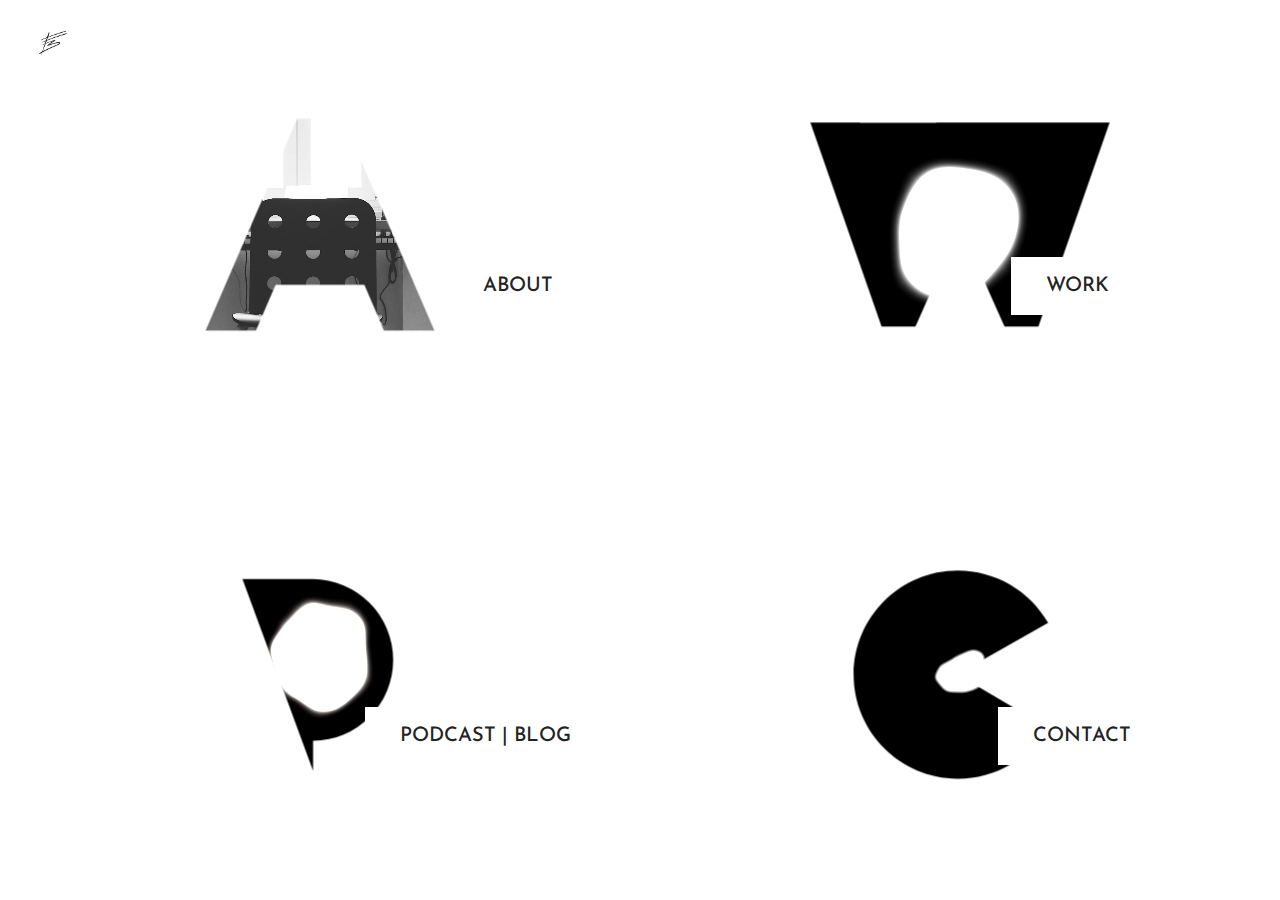
==== index.html @ 00fc2620 "Font Changing" ====
<!DOCTYPE html>
<html lang="en" class="no-js">

<head>
  <meta charset="utf-8">
  <meta http-equiv="X-UA-Compatible" content="IE=edge">
  <meta name="viewport" content="width=device-width, initial-scale=1">
  <meta charset="utf-8">
  <meta http-equiv="X-UA-Compatible" content="IE=edge" />
  <meta name="viewport" content="width=device-width,initial-scale=1.0,maximum-scale=1" />
  <meta name="Francesco Bruno" content="">
  <!-- description -->
  <meta name="description" content="Francesco Bruno is an italian composer and musicologist.">
  <!-- keywords -->
  <meta name="keywords" content="composer, francesco, bruno, italian, contemporary music, music">
  <title>Francesco Bruno</title>
  <link rel="stylesheet" href="static/css/foundation.css">
  <link rel="stylesheet" href="static/css/slick.css">
  <link rel="stylesheet" href="static/css/slick-theme.css">
  <link rel="stylesheet" href="static/css/app.css">
  <link rel="stylesheet" href="static/css/responsive.css">
  <link href="static/css/fontello.css" media="screen" rel="stylesheet" type="text/css" />
  <link href="static/css/font-awesome.css" media="screen" rel="stylesheet" type="text/css" />
  <link href="https://fonts.googleapis.com/css2?family=Josefin+Sans:wght@100;200;300;400;500;600;700&display=swap" rel="stylesheet">
  <link rel="stylesheet" href="static/css/linea-styles.css" />
  <link rel="stylesheet" href="static/css/linea-arrows-styles.css" />
  <link
    href="https://fonts.googleapis.com/css?family=Montserrat:100,100i,200,200i,400,400i,400,400i,500,500i,600,600i,700,700i,800,800i,900,900i"
    rel="stylesheet">
  <link href="https://fonts.googleapis.com/css?family=Lora:400,400i,700,700i" rel="stylesheet">
  <link href="stylesheet" href="css/style.css">
  <link rel="shortcut icon" href="images/Mie/Firma.png">
  <link rel="stylesheet" href="css/time-line.css">

  <!-- bootstrap -->
  <link rel="stylesheet" href="css/bootstrap.min.css" />
  <!-- swiper carousel -->
  <link rel="stylesheet" href="css/swiper.min.css">
  <!-- justified gallery  -->
  <link rel="stylesheet" href="css/justified-gallery.min.css">
  <!-- revolution slider -->
  <link rel="stylesheet" type="text/css" href="revolution/css/settings.css" media="screen" />
  <link rel="stylesheet" type="text/css" href="revolution/css/layers.css">
  <link rel="stylesheet" type="text/css" href="revolution/css/navigation.css">
  <!-- bootsnav -->
  <link rel="stylesheet" href="css/bootsnav.css">
  <!-- style -->
  <link rel="stylesheet" href="css/style.css" />
  <!-- responsive css -->
  <link rel="stylesheet" href="css/responsive.css" />
  <link href="static/css/font-awesome.css" media="screen" rel="stylesheet" type="text/css" />
</head>

<body>
  <div class="container-fluid nav-header-container height-100px padding-one-half-lr xs-height-70px xs-padding-15px-lr">
    <div class="row">
      <!-- start logo -->
      <div class="col-md-1 col-sm-1 col-xs-2 pull-left"><a href="index.html" class="logo"><img
            src="images/Mie/Firma nera.png" data-rjs="images/Mie/Firma nera.png" alt="Francesco Bruno"></a>
      </div>
    </div>
  </div>
  <div id="about" class="box">
    <div class="header">
      <nav>
        <h2>
          <a href="#" onclick="">
            <video loop autoplay muted playsinline class="nav-video" preload>
              <source src=' Video/About.mp4' type='video/mp4'>
            </video>
            <svg width="600" height="338" viewBox="0 0 600 338" class="svg-graphic" id="svg-graphic-about">
              <defs>
                <mask id="about-mask" x="0" y="0" width="600" height="338">
                  <rect x="0" y="0" width="600" height="338" fill="#fff" />
                  <polygon
                    points="330.2,28.7 269.8,28.7 149,308.3 215.4,308.3 241.4,247.9 358.6,247.9 384.6,308.3 451,308.3  " />
                </mask>
              </defs>
              <!-- rect should be bigger than 337.5, vector shape should be smaller than 337.5 -->
              <!-- the 337.5 is calcutated by 600 / 16 * 9 -->
              <rect x="0" y="0" width="600" height="338" />
            </svg>
            <span>
              <h6
                class="font-weight-500 text-extra-large alt-font text-extra-dark-gray bg-white parallax-title no-margin-bottom">
                About</h6>
            </span>
          </a>
        </h2>
      </nav>
      <div class="header-title invisible">
        <div class="row">
          <div
            class="large-8 columns font-weight-400 text-extra-large alt-font text-extra-dark-gray bg-white parallax-title no-margin-bottom">
            <h2>ABOUT</h2>
            <p>Who am I? Where am I going? What am I doing?</p>
          </div>
        </div>
      </div>
    </div>
    <div class="full white">
      <div class="large-12 columns">
        <h2
          class="font-weight-400 text-uppercase text-extra-dark-gray alt-font parallax-title bg-white no-margin-bottom">
          Hi! I am Francesco Bruno</h2>
        <div>
          <p class="font-weight-400 text-extra-large alt-font text-extra-dark-gray parallax-title">
            I don't know very much about myself, but here you can find things I've already done and things I plan to do
            in the future.</p>
        </div>
        <ul class="social-icons-right">
          <li><a href="https://www.instagram.com/_francesco__bruno_/?hl=it" target="_blank"><img
                src='images/Mie/Icone/instagram.png' /></a></li>
          <li><a href="https://www.youtube.com/channel/UCaBrGEK4MiWaVtgjsrpOHFg?sub_confirmation=1" target="_blank"><img
                src='images/Mie/Icone/You.png' /></a></li>
          <li><a href="https://soundcloud.com/francesco_bruno" target="_blank"><img
                src="images/Mie/Icone/Sound.png" /></a></li>
          <li><a href="https://www.linkedin.com/in/francesco-bruno-18866a12b/" target="_blank"><img
                src="images/Mie/Icone/Link.png" /></a></li>
        </ul>
        <div class='form'>
        </div>
      </div>
    </div>
    <div class="container">
      <div class="timeline-item" date-is='2020 [current]'>
        <h1>10 modern Themes</h1>
        <p>
          for Electronics and Acustic Instruments <br>
          published on the Internet
        </p>
      </div>

      <div class="timeline-item" date-is='2020 [current]'>
        <h1>Social Media Manager</h1>
        <p>
          Quartetto di Cremona
        </p>
      </div>

      <div class="timeline-item" date-is='[2018] 2020'>
        <h1>Master's degree, Musicology</h1>
        <p>
          University of Pavia
        </p>
      </div>

      <div class="timeline-item" date-is='[2015] 2018'>
        <h1>Bachelor's degree, Music and performative arts</h1>
        <p>
          University of Trento <br>
          Thesis: "György Kurtág e il quartetto d'archi: strategie di gestione delle altezze nello spazio sonoro (György
          Kurtág and the strings quartet: pitches's management stragegies in the sonic filed)"<br>
          Relatore: associated professor Marco Uvietta <br>
          110 e lode
        </p>
      </div>

      <div class="timeline-item" date-is='2018'>
        <h1>Preghiera per un'anima salva</h1>
        <p>
          for ensemble, tenor and narrator <br>
          Premiered in Trient, Teatro Sanbàpolis, 18.IV
        </p>
      </div>

      <div class="timeline-item" date-is='2018'>
        <h1>Il bacio del sole</h1>
        <p>
          for ensemble and narrator <br>
          Premiered in Trient, Teatro Sanbàpolis, 18.IV
        </p>
      </div>

      <div class="timeline-item" date-is='2017'>
        <h1>Seriously Funny Micro Pieces</h1>
        <p>
          for flute, guitar and cello<br>
          Premiered in Trient, Teatro Sanbàpolis, 26.V
        </p>
      </div>
    </div>
  </div>
  <div id="works" class="box">
    <div class="header">
      <nav>
        <h2>
          <a href="#">
            <video loop autoplay muted playsinline class="nav-video">
              <source src='Video/Work.mp4' type='video/mp4'>
            </video>
            <svg width="600" height="338" viewBox="0 0 600 338" class="svg-graphic" id="svg-graphic-works">
              <defs>
                <mask id="works-mask" x="0" y="0" width="600" height="338">
                  <rect x="0" y="0" width="600" height="338" fill="#fff" />
                  <polygon points="440.9,33.8 432.4,33.8 331.4,33.8 329.1,33.8 268.6,33.8 268.5,34.1 167.7,34.1 167.6,33.8 
          102.5,33.8 196.5,303.2 241.2,303.2 299.8,170.9 358.8,303.2 403.5,303.2 497.5,33.8   "></polygon>
                </mask>
              </defs>
              <!-- rect should be bigger than 337.5, vector shape should be smaller than 337.5 -->
              <!-- the 337.5 is calcutated by 600 / 16 * 9 -->
              <rect x="0" y="0" width="600" height="338" />
            </svg>
            <span>
              <h6
                class="font-weight-500 text-extra-large alt-font text-extra-dark-gray bg-white parallax-title no-margin-bottom">
                Work</h6>
            </span>
          </a>
        </h2>
      </nav>
      <div class="header-title invisible">
        <div class="row">
          <div
            class="large-12 columns font-weight-400 text-extra-large alt-font text-extra-dark-gray bg-white parallax-title no-margin-bottom">
            <h2>WORK</h2>
            <p>Here you can find myself.</p>
          </div>
        </div>
      </div>
    </div>
    <!-- start portfolio section -->
    <section class="padding-90px-top sm-padding-50px-top xs-padding-30px-top">
      <div class="container">
        <div class="col-md-12">
          <!-- start filter navigation -->
          <ul
            class="portfolio-filter nav-tabs border-none portfolio-filter-tab-1 font-weight-400 alt-font text-uppercase text-center margin-80px-bottom text-small sm-margin-40px-bottom xs-margin-20px-bottom">
            <li class="nav active"><a href="javascript:void(0);" data-filter="*"
                class="xs-display-inline alt-font text-very-small">all</a></li>
            <li class="nav"><a href="javascript:void(0);" data-filter=".corale"
                class="xs-display-inline alt-font text-very-small">choral</a></li>
            <li class="nav"><a href="javascript:void(0);" data-filter=".orchestrale"
                class="xs-display-inline alt-font text-very-small">orchestral</a></li>
            <li class="nav"><a href="javascript:void(0);" data-filter=".teatro"
                class="xs-display-inline alt-font text-very-small">musical theatre</a>
            <li class="nav"><a href="javascript:void(0);" data-filter=".camera"
                class="xs-display-inline alt-font text-very-small">chamber music</a></li>
            <li class="nav"><a href="javascript:void(0);" data-filter=".film"
                class="xs-display-inline alt-font text-very-small">soundtrack</a>
            <li class="nav"><a href="javascript:void(0);" data-filter=".multi"
                class="xs-display-inline alt-font text-very-small">multimedial</a>
            </li>
          </ul>
          <!-- end filter navigation -->
        </div>
      </div>
      <!-- start filter content -->
      <div class="container-fluid">
        <div class="">
          <div class="no-padding xs-background-image-center cover-background">
            <div class="filter-content">
              <ul class="portfolio-grid portfolio-metro-grid work-3col">
                <li class="grid-sizer"></li>
                <!-- start portfolio item -->
                <li class="grid-item multi design no-transition">
                  <section class="no-padding xs-background-image-center cover-background gray-image"
                    style="background-image:url('images/Mie/Composizioni/Ten/2.jpg');">
                    <div
                      class="container-fluid one-second-screen position-relative md-height-400px sm-height-700px xs-height-450px">
                      <div class="slider-typography">
                        <div class="slider-text-middle-main">
                          <div class="slider-text-bottom text-left padding-70px-left xs-padding-15px-all">
                            <span
                              class="alt-font text-uppercase font-weight-600 text-extra-small  text-white letter-spacing-1 margin-25px-bottom xs-no-margin-bottom display-block xs-display-table sm-opacity10 parallax-category-text">2019</span>
                            <a href="10 modern themes.html"
                              class="text-uppercase font-weight-400 text-extra-large alt-font text-black bg-white parallax-title no-margin-bottom">10
                              Modern Themes
                            </a>
                            <div class="clear-both"></div>
                            <a class="btn btn-black btn-very-small margin-70px-bottom xs-no-margin-bottom">
                              Electronics and Acustic Instruments</a>
                          </div>
                        </div>
                      </div>
                    </div>
                  </section>
                </li>
                <!-- end portfolio item -->
                <!-- start portfolio item -->
                <li class="grid-item corale design no-transition">
                  <section class="no-padding xs-background-image-center cover-background gray-image"
                    style="background-image:url('images/Mie/Composizioni/Beato/1.jpg');">
                    <div
                      class="container-fluid one-second-screen position-relative md-height-400px sm-height-700px xs-height-450px">
                      <div class="slider-typography">
                        <div class="slider-text-middle-main">
                          <div class="slider-text-bottom text-left padding-70px-left xs-padding-15px-all">
                            <span
                              class="alt-font text-uppercase font-weight-600 text-extra-small opacity6 text-extra-dark-gray letter-spacing-1 margin-25px-bottom xs-no-margin-bottom display-block xs-display-table sm-opacity10 parallax-category-text">2019</span>
                            <a href="Beato il Giovane.html"
                              class="text-uppercase font-weight-400 text-extra-large alt-font text-white text-white bg-black parallax-title no-margin-bottom">Beato
                              il Giovane
                            </a>
                            <div class="clear-both"></div>
                            <a class="btn btn-black btn-very-small margin-70px-bottom xs-no-margin-bottom">
                              Choir with divisi</a>
                          </div>
                        </div>
                      </div>
                    </div>
                  </section>
                </li>
                <!-- end portfolio item -->
                <!-- start portfolio item -->
                <li class="grid-item film design no-transition">
                  <section class="no-padding  xs-background-image-center cover-background gray-image"
                    style="background-image:url('images/Mie/Composizioni/Alleyway/1.jpg');">
                    <div
                      class="container-fluid one-second-screen position-relative md-height-400px sm-height-700px xs-height-450px">
                      <div class="slider-typography">
                        <div class="slider-text-middle-main">
                          <div class="slider-text-bottom text-left padding-70px-left xs-padding-15px-all">
                            <span
                              class="alt-font text-uppercase font-weight-600 text-extra-small opacity6 text-extra-dark-gray letter-spacing-1 margin-25px-bottom xs-no-margin-bottom display-block xs-display-table sm-opacity10 parallax-category-text">2019</span>
                            <a href="Alleyway chords.html"
                              class="text-uppercase font-weight-400 text-extra-large alt-font text-extra-dark-gray bg-white parallax-title no-margin-bottom">Alleyway
                              Chords</a>
                            <div class="clear-both"></div>
                            <a class="btn btn-black btn-very-small margin-70px-bottom xs-no-margin-bottom">Soundtrack
                            </a>
                          </div>
                        </div>
                      </div>
                    </div>
                  </section>
                </li>
                <!-- end portfolio item -->
                <!-- start portfolio item -->
                <li class="grid-item orchestrale no-transition">
                  <section class="no-padding  xs-background-image-center cover-background gray-image"
                    style="background-image:url('images/Mie/Composizioni/Death/1.jpg');">
                    <div
                      class="container-fluid one-second-screen position-relative md-height-400px sm-height-700px xs-height-450px">
                      <div class="slider-typography">
                        <div class="slider-text-middle-main">
                          <div class="slider-text-bottom text-left padding-70px-left xs-padding-15px-all">
                            <span
                              class="alt-font text-uppercase font-weight-600 text-extra-small opacity6 text-white letter-spacing-1 margin-25px-bottom xs-no-margin-bottom display-block xs-display-table sm-opacity10 parallax-category-text">2018</span>
                            <a href="The Death of the little prince.html"
                              class="text-uppercase font-weight-400 text-extra-large alt-font text-extra-dark-gray bg-white parallax-title no-margin-bottom">The
                              death of the little prince</a>
                            <div class="clear-both"></div>
                            <a class="btn btn-black btn-very-small margin-70px-bottom xs-no-margin-bottom">Big orchestra
                            </a>
                          </div>
                        </div>
                      </div>
                    </div>
                  </section>
                </li>
                <!-- end portfolio item -->
                <!-- start portfolio-item item -->
                <li class="grid-item orchestrale no-transition">
                  <section class="no-padding  xs-background-image-center cover-background gray-image"
                    style="background-image:url('images/Mie/Composizioni/Again/1.jpg');">
                    <div
                      class="container-fluid one-second-screen position-relative md-height-400px sm-height-700px xs-height-450px">
                      <div class="slider-typography">
                        <div class="slider-text-middle-main">
                          <div class="slider-text-bottom text-left padding-70px-left xs-padding-15px-all">
                            <span
                              class="alt-font text-uppercase font-weight-600 text-extra-small opacity6 text-extra-dark-gray letter-spacing-1 margin-25px-bottom xs-no-margin-bottom display-block xs-display-table sm-opacity10 parallax-category-text">2018</span>
                            <a href="Again.html"
                              class="text-uppercase font-weight-400 text-extra-large alt-font text-extra-dark-gray bg-white parallax-title no-margin-bottom">Again
                              | Theatre of war</a>
                            <div class="clear-both"></div>
                            <a href="Again.html"
                              class="btn btn-black btn-very-small margin-70px-bottom xs-no-margin-bottom">wind orchestra
                            </a>
                          </div>
                        </div>
                      </div>
                    </div>
                  </section>
                </li>
                <!-- end portfolio item -->
                <!-- start portfolio item -->
                <li class="grid-item camera no-transition">
                  <section class="no-padding  xs-background-image-center cover-background gray-image"
                    style="background-image:url('images/Mie/Composizioni/Im afraid/1.jpg');">
                    <div
                      class="container-fluid one-second-screen position-relative md-height-400px sm-height-700px xs-height-450px">
                      <div class="slider-typography">
                        <div class="slider-text-middle-main">
                          <div class="slider-text-bottom text-left padding-70px-left xs-padding-15px-all">
                            <span
                              class="alt-font text-uppercase font-weight-600 text-extra-small opacity6 text-extra-dark-gray letter-spacing-1 margin-25px-bottom xs-no-margin-bottom display-block xs-display-table sm-opacity10 parallax-category-text">2018</span>
                            <a href="I'm afraid of what's behind it.html"
                              class="text-uppercase font-weight-400 text-extra-large alt-font text-extra-dark-gray bg-white parallax-title no-margin-bottom">I'm
                              afraid of what's behind it</a>
                            <div class="clear-both"></div>
                            <a class="btn btn-black btn-very-small margin-70px-bottom xs-no-margin-bottom">Ensemble</a>
                          </div>
                        </div>
                      </div>
                    </div>
                  </section>
                </li>
                <!-- end portfolio item -->
                <!-- start portfolio item -->
                <li class="grid-item corale no-transition">
                  <section class="no-padding  xs-background-image-center cover-background gray-image"
                    style="background-image:url('images/Mie/Composizioni/Sacred/1.png');">
                    <div
                      class="container-fluid one-second-screen position-relative md-height-400px sm-height-700px xs-height-450px">
                      <div class="slider-typography">
                        <div class="slider-text-middle-main">
                          <div class="slider-text-bottom text-left padding-70px-left xs-padding-15px-all">
                            <span
                              class="alt-font text-uppercase font-weight-600 text-extra-small opacity6 text-extra-dark-gray letter-spacing-1 margin-25px-bottom xs-no-margin-bottom display-block xs-display-table sm-opacity10 parallax-category-text">2018</span>
                            <a href="A Sacred Portrait.html"
                              class="text-uppercase font-weight-400 text-extra-large alt-font text-extra-dark-gray bg-white parallax-title no-margin-bottom">A
                              Sacred Portrait</a>
                            <div class="clear-both"></div>
                            <a class="btn btn-black btn-very-small margin-70px-bottom xs-no-margin-bottom">vocal
                              ensemble
                            </a>
                          </div>
                        </div>
                      </div>
                    </div>
                  </section>
                </li>
                <!-- end portfolio item -->
                <!-- start portfolio item -->
                <li class="grid-item teatro no-transition">
                  <section class="no-padding  xs-background-image-center cover-background gray-image"
                    style="background-image:url('images/Mie/Composizioni/Anima/1.jpg');">
                    <div
                      class="container-fluid one-second-screen position-relative md-height-400px sm-height-700px xs-height-450px">
                      <div class="slider-typography">
                        <div class="slider-text-middle-main">
                          <div class="slider-text-bottom text-left padding-70px-left xs-padding-15px-all">
                            <span
                              class="alt-font text-uppercase font-weight-600 text-extra-small opacity6 text-extra-dark-gray letter-spacing-1 margin-25px-bottom xs-no-margin-bottom display-block xs-display-table sm-opacity10 parallax-category-text">2018</span>
                            <a href="Preghiera per un anima salva.html"
                              class="text-uppercase font-weight-400 text-extra-large alt-font text-extra-dark-gray bg-white parallax-title no-margin-bottom">Preghiera
                              per un anima salva</a>
                            <div class="clear-both"></div>
                            <a class="btn btn-black btn-very-small margin-70px-bottom xs-no-margin-bottom">mixed
                              Ensemble
                            </a>
                          </div>
                        </div>
                      </div>
                    </div>
                  </section>
                </li>
                <!-- end portfolio item -->
                <!-- start portfolio item -->
                <li class="grid-item teatro no-transition">
                  <section class="no-padding  xs-background-image-center cover-background gray-image"
                    style="background-image:url('images/Mie/Composizioni/Sole/1.png');">
                    <div
                      class="container-fluid one-second-screen position-relative md-height-400px sm-height-700px xs-height-450px">
                      <div class="slider-typography">
                        <div class="slider-text-middle-main">
                          <div class="slider-text-bottom text-left padding-70px-left xs-padding-15px-all">
                            <span
                              class="alt-font text-uppercase font-weight-600 text-extra-small opacity6 text-extra-dark-gray letter-spacing-1 margin-25px-bottom xs-no-margin-bottom display-block xs-display-table sm-opacity10 parallax-category-text">2018</span>
                            <a href="Il bacio del sole.html"
                              class="text-uppercase font-weight-400 text-extra-large alt-font text-extra-dark-gray bg-white parallax-title no-margin-bottom">Il
                              bacio del sole</a>
                            <div class="clear-both"></div>
                            <a class="btn btn-black btn-very-small margin-70px-bottom xs-no-margin-bottom">mixed
                              Ensemble
                            </a>
                          </div>
                        </div>
                      </div>
                    </div>
                  </section>
                </li>
                <!-- end portfolio item -->
                <!-- start portfolio item -->
                <li class="grid-item camera no-transition">
                  <section class="no-padding  xs-background-image-center cover-background gray-image"
                    style="background-image:url('images/Mie/Composizioni/Seriously/1.png');">
                    <div
                      class="container-fluid one-second-screen position-relative md-height-400px sm-height-700px xs-height-450px">
                      <div class="slider-typography">
                        <div class="slider-text-middle-main">
                          <div class="slider-text-bottom text-left padding-70px-left xs-padding-15px-all">
                            <span
                              class="alt-font text-uppercase font-weight-600 text-extra-small opacity6 text-extra-dark-gray letter-spacing-1 margin-25px-bottom xs-no-margin-bottom display-block xs-display-table sm-opacity10 parallax-category-text">2017</span>
                            <a href="Seriously funny micro-pieces.html"
                              class="text-uppercase font-weight-400 text-extra-large alt-font text-extra-dark-gray bg-white parallax-title no-margin-bottom">Seriously
                              funny micro-pieces</a>
                            <div class="clear-both"></div>
                            <a class="btn btn-black btn-very-small margin-70px-bottom xs-no-margin-bottom">Trio</a>
                          </div>
                        </div>
                      </div>
                    </div>
                  </section>
                </li>
                <!-- end portfolio item -->
            </div>
          </div>
        </div>
      </div>
      <!-- end filter content -->
    </section>
    <!-- end portfolio section -->

  </div>
  </div>
  <div id="blog" class="box">
    <div class="header">
      <nav>
        <h2>
          <a href="#">
            <video loop autoplay muted playsinline class="nav-video">
              <source src='Video/Blog.mp4' type='video/mp4'>
            </video>

            <svg width="600" height="338" viewBox="0 0 600 338" class="svg-graphic" id="svg-graphic-blog">
              <defs>
                <mask id="blog-mask" x="0" y="0" width="600" height="338">
                  <rect x="0" y="0" width="600" height="338" fill="#fff" />
                  <path d="M197.65,42.43l93.23,253V255.92a106.75,106.75,0,0,0,0-213.49Z" />
                </mask>
              </defs>
              <!-- rect should be bigger than 337.5, vector shape should be smaller than 337.5 -->
              <!-- the 337.5 is calcutated by 600 / 16 * 9 -->
              <rect x="0" y="0" width="600" height="338" />
            </svg>

            <span>
              <h6
                class="font-weight-500 text-extra-large alt-font text-extra-dark-gray bg-white parallax-title no-margin-bottom">
                Podcast | Blog</h6>
            </span>
          </a>
        </h2>
      </nav>
      <div class="header-title invisible">
        <div class="row">
          <div
            class="large-8 columns font-weight-400 text-extra-large alt-font text-extra-dark-gray bg-white parallax-title no-margin-bottom">
            <h2>Podcast<br>blog</h2>
            <p>Here we talk about music, filosofy of music and other stuff.</p>
          </div>
        </div>
      </div>
    </div>
    <div class="spacing">
      <!-- start portfolio section -->
      <section class="padding-90px-top sm-padding-50px-top xs-padding-30px-top">
        <div class="container">
          <div class="col-md-12">
          </div>
          <!-- start filter navigation -->
          <ul
            class="portfolio-filter nav nav-tabs border-none portfolio-filter-tab-1 font-weight-400 alt-font text-uppercase text-center margin-80px-bottom text-small sm-margin-40px-bottom xs-margin-20px-bottom">
            <li class="nav active"><a href="javascript:void(0);" data-filter="*"
                class="xs-display-inline alt-font text-very-small">all</a></li>
            <li class="nav"><a href="javascript:void(0);" data-filter=".podcast"
                class="xs-display-inline alt-font text-very-small">Podcast</a></li>
            <li class="nav"><a href="javascript:void(0);" data-filter=".blog"
                class="xs-display-inline alt-font text-very-small">Blog</a></li>
          </ul>
          <!-- end filter navigation -->
          <div class="container-fluid">
            <div class="">
              <div class="">
                <div class="filter-content overflow-hidden">
                  <ul class="portfolio-grid portfolio-metro-grid work-1col">
                    <li class="grid-sizer"></li>
                    <!-- start article section -->
                    <li class="grid-item blog">
                      <section class="">
                        <div class="container">
                          <div class="">
                            <a href="Sul contemporaneo.html"
                              class="col-md-4 col-sm-9 col-xs-9 display-table sm-height-auto sm-height-left sm-margin-auto xs-margin-30px-bottom">
                              <div class="display-table-cell sm-text-center">
                                <h3
                                  class="alt-font font-weight-400 parallax-title-2 width-200 letter-spacing-minus-3 sm-width-100 sm-text-left">
                                </h3>
                                <h6
                                  class="alt-font text-light-grey font-weight-200 width-75 display-block no-margin-bottom md-width-90 sm-width-100 xs-width-100"
                                  href=></h6>
                              </div>
                            </a>
                          </div>
                        </div>
                      </section>
                    </li>
                    <!-- end article section -->
                    <h2
                      class="font-weight-400 text-uppercase text-extra-dark-gray alt-font parallax-title bg-white no-margin-bottom">
                      Hey! Apparently it is still too early for this.</h2>

                </div>
              </div>
            </div>
          </div>
          <!-- end filter content -->
        </div>
    </div>
  </div>
  <div id="contact" class="box">
    <div class="header">
      <nav>
        <h2>
          <a href="#">
            <video loop autoplay muted playsinline class="nav-video">
              <source src='Video/Contact.mp4' type='video/mp4'>
            </video>
            <svg width="600" height="338" viewBox="0 0 600 338" class="svg-graphic" id="svg-graphic-contact">
              <defs>
                <mask id="contact-mask" x="0" y="0" width="600" height="338">
                  <rect x="0" y="0" width="600" height="338" fill="#fff" />
                  <path d="M297.1,306c-75.8,0-137.5-61.7-137.5-137.5S221.3,31,297.1,31c49.2,0,94.9,26.5,119.3,69.2l-120,67.9l119.1,70.2
          c-11.9,20.2-28.9,37.1-49.1,48.9C345.6,299.5,321.5,306,297.1,306z" />
                </mask>
              </defs>
              <!-- rect should be bigger than 337.5, vector shape should be smaller than 337.5 -->
              <!-- the 337.5 is calcutated by 600 / 16 * 9 -->
              <rect x="0" y="0" width="600" height="338" />
            </svg>
            <span>
              <h6
                class="font-weight-500 text-extra-large alt-font text-extra-dark-gray bg-white parallax-title no-margin-bottom">
                Contact</h6>
            </span>
          </a>
        </h2>
      </nav>
      <div class="header-title invisible">
        <div class="row">
          <div
            class="large-8 columns font-weight-400 text-extra-large alt-font text-extra-dark-gray bg-white parallax-title no-margin-bottom">
            <h2>CONTACT</h2>
            <p>I always want new and challenging ideas and projects.</p>
            <ul class="social-icons-center">
              <li><a href="https://www.instagram.com/_francesco__bruno_/?hl=it" target="_blank"><img
                    src='images/Mie/Icone/instagram.png' /></a></li>
              <li><a href="https://www.youtube.com/channel/UCaBrGEK4MiWaVtgjsrpOHFg?sub_confirmation=1"
                  target="_blank"><img src='images/Mie/Icone/You.png' /></a></li>
              <li><a href="https://soundcloud.com/francesco_bruno" target="_blank"><img
                    src="images/Mie/Icone/Sound.png" /></a>
              </li>
              <li><a href="https://www.linkedin.com/in/francesco-bruno-18866a12b/" target="_blank"><img
                    src="images/Mie/Icone/Link.png" /></a></li>
            </ul>
          </div>
        </div>
      </div>
    </div>
  </div>
  </div>
  </div>
  <nav>
    <a href="#" id='back' class="hide">
      <i class="fa fa-close"></i>
    </a>
  </nav>


  <script src="bower_components/jquery/dist/jquery.js"></script>
  <script src="bower_components/foundation-sites/dist/js/foundation.js"></script>
  <script src="bower_components/countto/jquery.countTo.js"></script>
  <script src="js/jquery.appear.js"></script>
  <script src="js/jquery.validate.js"></script>
  <script src="js/slick.min.js" type="text/javascript"></script>
  <script src="js/app.js"></script>
  <!-- start scroll to top -->
  <a class="scroll-top-arrow" href="javascript:void(0);"><i class="ti-arrow-up"></i></a>
  <!-- javascript libraries -->
  <script type="text/javascript" src="js/jquery.js"></script>
  <script type="text/javascript" src="js/modernizr.js"></script>
  <script type="text/javascript" src="js/bootstrap.min.js"></script>
  <script type="text/javascript" src="js/jquery.easing.1.3.js"></script>
  <script type="text/javascript" src="js/skrollr.min.js"></script>
  <script type="text/javascript" src="js/smooth-scroll.js"></script>
  <script type="text/javascript" src="js/jquery.appear.js"></script>
  <!-- menu navigation -->
  <script type="text/javascript" src="js/bootsnav.js"></script>
  <script type="text/javascript" src="js/jquery.nav.js"></script>
  <!-- animation -->
  <script type="text/javascript" src="js/wow.min.js"></script>
  <!-- swiper carousel -->
  <script type="text/javascript" src="js/swiper.min.js"></script>
  <!-- parallax -->
  <script type="text/javascript" src="js/jquery.stellar.js"></script>
  <!-- magnific popup -->
  <script type="text/javascript" src="js/jquery.magnific-popup.min.js"></script>
  <!-- portfolio with shorting tab -->
  <script type="text/javascript" src="js/isotope.pkgd.min.js"></script>
  <!-- images loaded -->
  <script type="text/javascript" src="js/imagesloaded.pkgd.min.js"></script>
  <!-- fit video  -->
  <script type="text/javascript" src="js/jquery.fitvids.js"></script>
  <!-- justified gallery  -->
  <script type="text/javascript" src="js/justified-gallery.min.js"></script>
  <!-- retina -->
  <script type="text/javascript" src="js/retina.min.js"></script>
  <!-- setting -->
  <script type="text/javascript" src="js/main.js"></script>
  <!-- counter  -->
  <script type="text/javascript" src="js/counter.js"></script>
</body>

</html>
---- static/css/app.css ----
/*-----------------------------------
[Table of Contents]
1. Base
2. Logo
3. Home and nav
4. Content
5. Client
6. Icon-text
7. Members
8. Contact
9. Work
10. Post
11. Form
12. Case study

--------------*/
/* base */
a {
  color: #ff5242; }

a:hover {
  color: #000; }

a.load-more {
  width: 140px;
  height: 140px;
  display: block;
  -moz-border-radius: 70px;
  -webkit-border-radius: 70px;
  border-radius: 70px;
  border: 1px solid #ccc;
  transform: translateX(-50%) scale(0.9);
  transition: all 0.2s cubic-bezier(0.645, 0.045, 0.355, 1);
  text-align: center;
  line-height: 140px;
  position: relative;
  left: 50%;
  background: #333;
  color: #fff; }

a.load-more:hover {
  transform: translateX(-50%) scale(1); }

.spacing {
  height: 20px;
  clear: both; }

.two.spacing {
  height: 40px;
  clear: both; }

.three.spacing {
  height: 60px;
  clear: both; }

.four.spacing {
  height: 80px;
  clear: both; }

h1, h2, h3, h4, h5, h6 {
  font-family: Josefin Sans;
  font-weight: bold;
  letter-spacing: 0px;
  line-height: 1.2em;
  margin-bottom: 40px;
  text-transform: uppercase; }

h2 {
  font-size: 36px; }

h3 {
  font-size: 24px; }

h2.white {
  color: #fff; }

.appraiser {
  font-family: Josefin Sans;
  font-weight: bold;
  margin-bottom: 20px;
  font-size: 13px; }

hr {
  max-width: 100%;
  border-bottom: 1px solid #00e1b6; }

.button {
  text-transform: uppercase;
  position: relative;
  z-index: 1;
  font-family: Josefin Sans, sans-serif;
  letter-spacing: 1px;
  line-height: 1.4rem;
  padding: 10px 30px; }

.button.boxed.white {
  border: 1px solid #fff;
  background: none;
  color: #fff; }

.button.boxed.white:hover {
  color: #333; }

.button.boxed.black {
  border: 1px solid #333;
  background: none;
  color: #333; }

.button.boxed.black:hover {
  color: #fff;
  background: #333; }

.full {
  clear: both;
  padding: 160px 10%;
  background-size: cover;
  background-position: 50% 50%;
  position: relative;
  overflow: auto; }

.full-screen {
  height: 100%; }

.full.black {
  background: #000; }

.full.no-bottom {
  padding-bottom: 0; }

.full.grey {
  background: #eee; }

.full.light-grey {
  background: #f5f5f5; }

.full.colored-bg {
  background: #eee;
  transition: background 0.2s ease-in; }

.full.colored-bg.red.appear {
  background: #fc8479; }

.full.colored-bg.purple.appear {
  background: #6e77c6; }

.full.colored-bg.orange.appear {
  background: #f2be8c; }

.full.footer-bg {
  background-color: #ffffff;
  background-image: url(../../images/@stock/footer-bg.png);
  background-position: center center;
  background-repeat: no-repeat; }

.full.full-height {
  height: 100vh; }

.centered-text {
  text-align: center; }

/*logo*/
.logo {
  position: absolute;
  left: 35px;
  top: 30px;
  z-index: 500; }

.logo a {
  color: #000;
  font-size: 24px;
  font-family: Josefin Sans;
  font-weight: bold; }

/* home and nav */
.box {
  width: 50%;
  height: 50%;
  display: block;
  position: absolute;
  overflow: hidden; }

#about {
  left: 0;
  top: 0; }
  #about .header {
    background: #fff; }

#works {
  right: 0;
  top: 0; }
  #works .header {
    background: #fff; }

#blog {
  left: 0;
  bottom: 0; }
  #blog .header {
    background: #fff; }

#contact {
  right: 0;
  bottom: 0; }
  #contact .header {
    background: #fff; }

.header {
  width: 100%;
  height: 100%;
  overflow: hidden; }

.header nav {
  width: 100%;
  height: 100%; }

.header nav h2 {
  width: 100%;
  height: 100%;
  margin: 0; }

.header a {
  display: block;
  width: 100%;
  height: 100%;
  padding: 20px;
  position: relative; }

.header span {
  position: absolute;
  z-index: 400;
  display: inline-block;
  bottom: 30%;
  font-size: 20px;
  color: #000;
  text-transform: uppercase;
  font-weight: 700;
  font-family: Josefin Sans;
  line-height: 1em;
  transition-property: left;
  transition-duration: .3s; }

#about .header span {
  left: 60%; }

#works .header span {
  left: 58%; }

#blog .header span {
  left: 57%; }

#contact .header span {
  left: 56%; }

.header .title span.c {
  letter-spacing: -30px; }

.header .title span.w {
  letter-spacing: -140px; }

.header .title span.b {
  letter-spacing: -45px; }

.color-overlay {
  width: 100%;
  height: 100%;
  display: block;
  position: absolute;
  left: 0;
  top: 0;
  z-index: 200;
  opacity: 1;
  transition-property: opacity;
  transition-duration: 0.1s; }

.color-overlay.orange {
  background-color: rgba(245, 104, 35, 0.9); }

.color-overlay.green {
  background-color: rgba(38, 165, 86, 0.9); }

.dark-overlay {
  width: 100%;
  height: 100%;
  display: block;
  display: none;
  position: absolute;
  left: 0;
  top: 0;
  z-index: 200;
  background-color: rgba(0, 0, 0, 0.85);
  opacity: 1;
  transition-property: opacity;
  transition-duration: 0.1s; }

.header:hover .title {
  opacity: 0.2;
  left: -20%;
  transition-property: all;
  transition-duration: 0.3s;
  transition-timing-function: ease-in; }

.header:hover .dark-overlay, .header:hover .color-overlay {
  opacity: 0;
  transition-property: opacity;
  transition-duration: 0.2s; }

#back {
  position: fixed;
  color: #000;
  z-index: 999;
  top: 10px;
  right: 25px;
  font-size: 36px;
  line-height: 36px;
  padding: 20px;
  -webkit-tap-highlight-color: transparent; }

#back:hover {
  transform: rotate(360deg);
  transition-property: transform;
  transition-duration: 0.6s;
  transition-timing-function: ease; }

svg path, svg polygon {
  transform: scale(0.9);
  transform-origin: center;
  transition-property: transform;
  transition-duration: .3s; }

body.hover-about svg #svg-about path, body.hover-about svg #svg-about polygon,
body.hover-works svg #svg-works path, body.hover-works svg #svg-works polygon,
body.hover-blog svg #svg-blog path, body.hover-blog svg #svg-blog polygon,
body.hover-contact svg #svg-contact path, body.hover-contact svg #svg-contact polygon {
  transform: scale(1.2);
  transform-origin: center;
  transition-property: transform;
  transition-duration: .3s; }

.box:hover .header span {
  bottom: 30%;
  transition-property: left;
  transition-duration: .3s; }

#about:hover .header span {
  left: 70%; }

#works:hover .header span {
  left: 68%; }

#blog:hover .header span {
  left: 67%; }

#contact:hover .header span {
  left: 67%; }

.header:hover .nav-video {
  filter: none; }

svg #svg-about .path {
  transform-origin: center;
  transition-property: transform;
  transition-duration: .3s; }

.header svg {
  position: static;
  display: block;
  transform: none;
  z-index: 300;
  opacity: 1;
  transition: none;
  transform-origin: center;
  display: block;
  position: absolute;
  top: 50%;
  left: 50%;
  transform: translate3d(-50%, -50%, 0) scale(1.01);
  margin: 0;
  z-index: 2; }

svg#svg-graphic-about > rect {
  -webkit-mask: url(#about-mask);
  mask: url(#about-mask);
  fill: #fff; }

svg#svg-graphic-about .path {
  transform: scale(1);
  transform-origin: center;
  fill: #000; }

svg#svg-graphic-works > rect {
  -webkit-mask: url(#works-mask);
  mask: url(#works-mask);
  fill: #fff; }

svg#svg-graphic-works .path {
  transform: scale(1);
  transform-origin: center;
  fill: #000; }

svg#svg-graphic-blog > rect {
  -webkit-mask: url(#blog-mask);
  mask: url(#blog-mask);
  fill: #fff; }

svg#svg-graphic-blog .path {
  transform: scale(1);
  transform-origin: center;
  fill: #000; }

svg#svg-graphic-contact > rect {
  -webkit-mask: url(#contact-mask);
  mask: url(#contact-mask);
  fill: #fff; }

svg#svg-graphic-contact .path {
  transform: scale(1);
  transform-origin: center;
  fill: #000; }

body > svg {
  display: none; }

/* content */
.invisible {
  visibility: hidden; }

.box {
  transition-duration: .3s;
  transition-timing-function: ease-out;
  -webkit-tap-highlight-color: transparent; }

.box.inactive-w-0 {
  width: 0; }

.box.inactive-h-0 {
  height: 0; }

.box.inactive-h-w-0 {
  width: 0;
  height: 0; }

.nav-video {
  width: 600px;
  height: auto;
  display: block;
  object-fit: cover;
  position: absolute;
  top: 50%;
  left: 50%;
  transform: translate3d(-50%, -50%, 0);
  margin: 0;
  filter: contrast(110%) brightness(103%); }

.box.active {
  transition-timing-function: ease-in;
  width: 100%;
  height: 100%;
  padding: 80px 20px 20px;
  overflow-y: hidden;
  -webkit-overflow-scrolling: touch; }
  .box.active .header-title {
    visibility: visible;
    position: absolute;
    top: 40%;
    left: 10%;
    z-index: 2;
    padding-right: 10%;
    color: #fff; }
    .box.active .header-title h2 {
      font-size: 55px;
      font-family: Josefin Sans;
      margin-bottom: 40px; }
    .box.active .header-title p {
      font-size: 24px;
      margin-bottom: 40px;
      line-height: 1.3em; }
  .box.active .content {
    visibility: visible; }
  .box.active .dark-overlay {
    display: none; }
  .box.active .header a {
    cursor: default;
    overflow: hidden; }
  .box.active .header h2 {
    overflow: hidden; }
  .box.active .header {
    position: relative;
    width: 100%;
    overflow: visible; }
  .box.active .header span {
    display: none; }
  .box.active .nav-video {
    transition: none; }

#about.box.active svg, #works.box.active svg, #blog.box.active svg, #contact.box.active svg {
  display: none; }

#about.box.active .nav-video, #works.box.active .nav-video, #blog.box.active .nav-video, #contact.box.active .nav-video {
  width: 100%;
  height: 100%;
  display: block;
  object-fit: cover;
  position: absolute;
  top: 50%;
  left: 50%;
  transform: translate3d(-50%, -50%, 0);
  margin: 0;
  filter: none; }

.colored-title {
  color: #ff5242; }

.big-text {
  font-size: 24px;
  line-height: 1.9em; }

@keyframes BackgroundAnimated-l-r {
  from {
    background-position: 0 0; }
  to {
    background-position: 100px 0; } }

@-webkit-keyframes BackgroundAnimated-l-r {
  from {
    background-position: 0 0; }
  to {
    background-position: 100px 0; } }

@-ms-keyframes BackgroundAnimated-l-r {
  from {
    background-position: 0 0; }
  to {
    background-position: 100px 0; } }

@-moz-keyframes BackgroundAnimated-l-r {
  from {
    background-position: 0 0; }
  to {
    background-position: 100px 0; } }

@keyframes BackgroundAnimated-t-b {
  from {
    background-position: 0 0; }
  to {
    background-position: 0 100px; } }

@-webkit-keyframes BackgroundAnimated-t-b {
  from {
    background-position: 0 0; }
  to {
    background-position: 0 100px; } }

@-ms-keyframes BackgroundAnimated-t-b {
  from {
    background-position: 0 0; }
  to {
    background-position: 0 100px; } }

@-moz-keyframes BackgroundAnimated-t-b {
  from {
    background-position: 0 0; }
  to {
    background-position: 0 100px; } }

@keyframes BackgroundAnimated-r-l {
  from {
    background-position: 100px 0; }
  to {
    background-position: 0 0; } }

@-webkit-keyframes BackgroundAnimated-r-l {
  from {
    background-position: 100px 0; }
  to {
    background-position: 0 0; } }

@-ms-keyframes BackgroundAnimated-r-l {
  from {
    background-position: 100px 0; }
  to {
    background-position: 0 0; } }

@-moz-keyframes BackgroundAnimated-r-l {
  from {
    background-position: 100px 0; }
  to {
    background-position: 0 0; } }

@keyframes BackgroundAnimated-b-t {
  from {
    background-position: 0 100px; }
  to {
    background-position: 0 0; } }

@-webkit-keyframes BackgroundAnimated-b-t {
  from {
    background-position: 0 100px; }
  to {
    background-position: 0 0; } }

@-ms-keyframes BackgroundAnimated-b-t {
  from {
    background-position: 0 100px; }
  to {
    background-position: 0 0; } }

@-moz-keyframes BackgroundAnimated-b-t {
  from {
    background-position: 0 100px; }
  to {
    background-position: 0 0; } }

.action-hint {
  font-family: Josefin Sans;
  letter-spacing: 0px;
  font-size: 13px; }

.scroll-down i {
  font-size: 16px;
  color: #000;
  display: inline-block;
  line-height: 10px;
  -webkit-animation-duration: 1s;
  animation-duration: 1s;
  -webkit-animation-fill-mode: both;
  animation-fill-mode: both;
  -webkit-animation-iteration-count: infinite;
  animation-iteration-count: infinite;
  -webkit-animation-name: scrolldown;
  animation-name: scrolldown; }

@keyframes scrolldown {
  from {
    transform: translateY(-5px); }
  to {
    transform: translateY(5px); } }

@-webkit-keyframes scrolldown {
  from {
    transform: translateY(-5px); }
  to {
    transform: translateY(5px); } }

/* client */
.client {
  border: 1px solid #fff;
  text-align: center;
  padding: 30px 0;
  width: auto;
  height: auto;
  position: relative;
  overflow: hidden; }

.clients .columns {
  padding: 0; }

.clients-with-bg img {
  background: #ccc;
  padding: 10px 0;
  -webkit-transition: all, 0.3s, ease-in-out;
  -moz-transition: all, 0.3s, ease-in-out;
  transition: all, 0.3s, ease-in-out; }

.clients-with-bg img:hover {
  background: #333; }

.client img {
  position: relative;
  transform: scale(1);
  transition: transform 0.4s cubic-bezier(0.645, 0.045, 0.355, 1); }

.client:hover img {
  transform: scale(0.95); }

.client:hover::before {
  transform: scale(1.5); }

.client::before {
  content: "";
  position: absolute;
  top: 0;
  left: 0;
  width: 100%;
  height: 100%;
  display: block;
  border-radius: 50%;
  -ms-transform: scale(0);
  transform: scale(0);
  background: #ff5242;
  transition: transform 0.4s cubic-bezier(0.645, 0.045, 0.355, 1); }

.client {
  background-color: #000000;
  background-image: url(../../images/@stock/client-bg.jpg);
  background-position: left top;
  background-repeat: no-repeat; }

.circle-1 {
  position: absolute;
  right: 15%;
  top: 400px;
  width: 100px;
  height: 100px;
  -moz-border-radius: 50px;
  -webkit-border-radius: 50px;
  border-radius: 50px;
  opacity: 0;
  transform: translateY(0);
  transition: all 0.4s cubic-bezier(0.645, 0.045, 0.355, 1);
  background-color: #fff;
  background-image: url(../../images/@stock/circle-1.png);
  background-position: center center;
  background-repeat: no-repeat; }

.circle-2 {
  position: absolute;
  right: 30%;
  top: 100px;
  width: 40px;
  height: 40px;
  -moz-border-radius: 20px;
  -webkit-border-radius: 20px;
  border-radius: 20px;
  background-color: #ff5242;
  opacity: 0;
  transform: translateY(0);
  transition: all 0.4s cubic-bezier(0.645, 0.045, 0.355, 1); }

.circle-3 {
  position: absolute;
  left: 5%;
  bottom: 60px;
  width: 40px;
  height: 40px;
  -moz-border-radius: 20px;
  -webkit-border-radius: 20px;
  border-radius: 20px;
  opacity: 0;
  transform: translateY(0);
  transition: all 0.4s cubic-bezier(0.645, 0.045, 0.355, 1);
  background-color: #ffffff;
  background-image: url(../../images/@stock/circle-3.png);
  background-position: center center;
  background-repeat: no-repeat; }

.circle-4 {
  position: absolute;
  left: 5%;
  top: 150px;
  width: 40px;
  height: 40px;
  -moz-border-radius: 50px;
  -webkit-border-radius: 50px;
  border-radius: 50px;
  opacity: 0;
  transform: translateY(0);
  transition: all 0.4s cubic-bezier(0.645, 0.045, 0.355, 1);
  background-color: #ffffff;
  background-image: url(../../images/@stock/circle-3.png);
  background-position: center center;
  background-repeat: no-repeat; }

.triangle-1 {
  position: absolute;
  right: 25%;
  bottom: 200px;
  width: 0;
  height: 0;
  border-left: 20px solid transparent;
  border-right: 20px solid transparent;
  border-bottom: 40px solid red;
  opacity: 0;
  transform: translateY(0);
  transition: all 0.4s cubic-bezier(0.645, 0.045, 0.355, 1); }

.triangle-2 {
  position: absolute;
  right: 25%;
  bottom: 50px;
  width: 0;
  height: 0;
  border-left: 20px solid transparent;
  border-right: 20px solid transparent;
  border-top: 40px solid red;
  opacity: 0;
  transform: translateY(0) rotate(-90deg);
  transition: all 0.4s cubic-bezier(0.645, 0.045, 0.355, 1); }

.circle-1.appear, .circle-2.appear, .circle-3.appear, .circle-4.appear, .triangle-1.appear, .triangle-2.appear {
  opacity: 1;
  transform: translateY(-50px); }

/* icon -text */
.icon-1 {
  width: 100px;
  height: 100px;
  background-color: #ffffff;
  background-image: url(../../images/@stock/service-1.png); }

.icon-2 {
  width: 100px;
  height: 100px;
  background-color: #ffffff;
  background-image: url(../../images/@stock/service-2.png);
  background-repeat: repeat; }

.icon-3 {
  width: 100px;
  height: 100px;
  background-color: #ffffff;
  background-image: url(../../images/@stock/service-3.png);
  background-repeat: repeat; }

.icon-text h3 {
  margin-top: -50px;
  margin-left: 80px; }

.icon-text ul {
  margin-left: 60px;
  margin-top: 50px;
  list-style: none;
  line-height: 1.9em;
  font-size: 18px; }

.icon-text ul li::before {
  content: "";
  width: 10px;
  height: 1px;
  margin-right: 10px;
  display: inline-block;
  background: #ff5242; }

.icon-text:hover .icon-2 {
  -webkit-animation: BackgroundAnimated-l-r 2s linear infinite;
  -moz-animation: BackgroundAnimated-l-r 2s linear infinite;
  -ms-animation: BackgroundAnimated-l-r 2s linear infinite;
  -o-animation: BackgroundAnimated-l-r 2s linear infinite;
  animation: BackgroundAnimated-l-r 2s linear infinite; }

.icon-text:hover .icon-1 {
  -webkit-animation: BackgroundAnimated-t-b 2s linear infinite;
  -moz-animation: BackgroundAnimated-t-b 2s linear infinite;
  -ms-animation: BackgroundAnimated-t-b 2s linear infinite;
  -o-animation: BackgroundAnimated-t-b 2s linear infinite;
  animation: BackgroundAnimated-t-b 2s linear infinite; }

.icon-text:hover .icon-3 {
  -webkit-animation: BackgroundAnimated-r-l 2s linear infinite;
  -moz-animation: BackgroundAnimated-r-l 2s linear infinite;
  -ms-animation: BackgroundAnimated-r-l 2s linear infinite;
  -o-animation: BackgroundAnimated-r-l 2s linear infinite;
  animation: BackgroundAnimated-r-l 2s linear infinite; }

/* members */
.members .columns {
  padding: 0; }

.modBoxedTextSlider {
  width: 100%;
  background: #000; }

.modBoxedTextSlider .slidebox {
  background: #e9e9e9;
  padding-top: 60px;
  color: #fff;
  position: relative;
  transition: background 0.1s ease-in; }

.big-letter {
  color: #ff5242;
  opacity: 1;
  font-size: 280px;
  font-weight: 700;
  font-family: Josefin Sans;
  position: absolute;
  top: 0;
  width: 100%;
  text-align: center;
  transition: opacity 0.2s ease-in; }

.member-dec {
  background: #000;
  padding: 60px 0 60px 80px;
  transition: background 0.1s ease-in; }

.member-dec h3 {
  margin-bottom: 10px;
  text-transform: none; }

.member-dec p {
  color: #ccc;
  letter-spacing: 1px; }

.members .slidebox:hover .big-letter {
  opacity: 0; }

ul.socials {
  list-style: none;
  margin: 30px 0 0; }

ul.socials li {
  display: inline-block; }

ul.socials li a {
  color: #ff5242;
  display: inline-block;
  padding: 5px; }

ul.socials li a:hover {
  color: #fff; }

/* contact */
.contact-email em {
  display: block;
  font-size: 18px;
  color: #666; }

.contact-email a {
  font-size: 18px;
  font-family: Josefin Sans;
  font-weight: bold;
  color: #000;
  display: block;
  padding: 5px 0; }

.contact-email a:hover {
  color: #ff5242; }

.contact-details i {
  font-size: 36px;
  color: #ff5242; }

.contact-details ul.socials {
  margin: 0; }

.contact-details ul.socials i {
  font-size: 22px; }

.contact-details ul.socials a {
  display: inline-block;
  padding: 8px 6px; }

.contact-details ul.socials a i {
  color: #000; }

.contact-details ul.socials a:hover i {
  color: #ff5242; }

.contact-details p {
  margin-bottom: 5px; }

.contact-details p a {
  color: #000; }

.contact-details p a:hover {
  color: #ff5242; }

.contact-details a.google-map-button {
  color: #000;
  font-family: Josefin Sans, sans-serif;
  font-size: 11px;
  padding: 5px 10px 9px 5px; }

.contact-details a.google-map-button i {
  color: #000;
  font-size: 20px;
  position: relative;
  top: 5px;
  font-weight: bold; }

.contact-details a.google-map-button:hover i {
  color: #fff; }

.contact-details {
  min-height: 300px; }

.contact-button {
  padding: 10px 80px;
  color: #fff !important; }

.contact-button:hover {
  color: #ccc !important; }

/* work */
.works {
  overflow: hidden;
  border-right: 1px solid #e0e0e0;
  border-bottom: 1px solid #e0e0e0; }

.works .columns {
  padding: 0; }

.item .details h2 {
  font-family: Josefin Sans;
  font-size: 18px;
  margin-bottom: 10px;
  letter-spacing: 1px;
  color: #000; }

.item .details h3 {
  margin-bottom: 10px;
  color: #000; }

.item {
  width: 100%;
  height: 35vw;
  position: relative;
  border-bottom: 1px solid #e0e0e0;
  transition: all 0.2s ease; }

.item::before {
  content: "";
  display: block;
  width: 1px;
  height: 100%;
  background: #e0e0e0;
  position: absolute; }

.item a {
  display: block;
  width: 100%;
  height: 100%;
  padding-top: 40px; }

.item .client-name {
  position: absolute;
  left: 50px;
  top: 82%;
  width: 30%; }

.item .project {
  position: absolute;
  right: 20px;
  top: 82%;
  width: 30%; }

.item a h2 {
  font-size: 9px;
  margin-bottom: 10px;
  letter-spacing: 1px;
  text-transform: uppercase;
  color: #000; }

.item a h2::before {
  content: "";
  width: 10px;
  height: 1px;
  display: block;
  background: #000;
  position: absolute;
  left: -15px;
  top: 5px; }

.item a h3 {
  font-size: 14px;
  color: #000;
  font-weight: normal;
  letter-spacing: 1px;
  margin-bottom: 30px;
  font-family: lora;
  text-transform: capitalize; }

.circle-wrap .details {
  position: absolute;
  z-index: 10;
  opacity: 0;
  width: 100%;
  top: 50%;
  text-align: center;
  transform: translateY(-50%);
  transition: opacity 0.1s ease; }

.circle-wrap::after {
  content: "";
  display: block;
  width: 100%;
  height: 100%;
  background-color: #f9dda7;
  background-image: url("data:image/svg+xml,%3Csvg xmlns='http://www.w3.org/2000/svg' width='80' height='105' viewBox='0 0 80 105'%3E%3Cg fill-rule='evenodd'%3E%3Cg id='death-star' fill='%23a8a963' fill-opacity='0.49'%3E%3Cpath d='M20 10a5 5 0 0 1 10 0v50a5 5 0 0 1-10 0V10zm15 35a5 5 0 0 1 10 0v50a5 5 0 0 1-10 0V45zM20 75a5 5 0 0 1 10 0v20a5 5 0 0 1-10 0V75zm30-65a5 5 0 0 1 10 0v50a5 5 0 0 1-10 0V10zm0 65a5 5 0 0 1 10 0v20a5 5 0 0 1-10 0V75zM35 10a5 5 0 0 1 10 0v20a5 5 0 0 1-10 0V10zM5 45a5 5 0 0 1 10 0v50a5 5 0 0 1-10 0V45zm0-35a5 5 0 0 1 10 0v20a5 5 0 0 1-10 0V10zm60 35a5 5 0 0 1 10 0v50a5 5 0 0 1-10 0V45zm0-35a5 5 0 0 1 10 0v20a5 5 0 0 1-10 0V10z' /%3E%3C/g%3E%3C/g%3E%3C/svg%3E");
  position: absolute;
  top: 0;
  left: 0;
  opacity: 0; }


.item:hover {
  background: #ff5242;
  background-color: #ffffff;
  background-image: url("data:image/svg+xml,%3Csvg width='6' height='6' viewBox='0 0 6 6' xmlns='http://www.w3.org/2000/svg'%3E%3Cg fill='%23ff5242' fill-opacity='1' fill-rule='evenodd'%3E%3Cpath d='M5 0h1L0 6V5zM6 5v1H5z'/%3E%3C/g%3E%3C/svg%3E"); }

.item:hover .circle-wrap .details {
  opacity: 1; }

/* Post */
.posts {
  border-top: 1px solid #e0e0e0;
  border-left: 1px solid #e0e0e0;
  overflow: auto; }

.posts .columns {
  padding: 0; }

.post {
  background: #fff;
  padding: 80px 60px;
  position: relative;
  border: 1px solid #e0e0e0;
  border-left: none;
  border-top: none;
  height: 350px; }

.posts-right .post {
  border-left: none; }

.posts-right .post:last-child {
  border-left: 1px solid #e0e0e0; }

.post h2 {
  font-size: 28px;
  margin-bottom: 5px; }

.post .info-author {
  color: #666;
  margin-bottom: 10px;
  font-size: 14px;
  font-style: italic; }

.post .info-others span {
  font-family: Josefin Sans;
  font-size: 13px;
  margin-right: 20px; }

.post .info-author a {
  color: #666; }

.post .info-others a {
  color: #333; }

.post-desc {
  position: relative;
  z-index: 10; }

.post-image-wrap {
  width: 100%;
  height: 100%;
  position: absolute;
  left: 0;
  top: 0;
  overflow: hidden; }

.post-image {
  width: 100%;
  height: 100%;
  position: absolute;
  left: 0;
  top: 0;
  opacity: 0;
  transform: scale(1.1);
  transition: all 0.5s ease; }

.post-image-1 {
  background: url(../../images/@stock/work-9.jpg) center center no-repeat;
  background-size: cover; }

.post-image-2 {
  background: url(../../images/@stock/work-10.jpg) center center no-repeat;
  background-size: cover; }

.post-image-3 {
  background: url(../../images/@stock/work-1.gif) center center no-repeat;
  background-size: cover; }

.post-image-4 {
  background: url(../../images/@stock/work-4.jpg) center center no-repeat;
  background-size: cover; }

.post-image-5 {
  background: url(../../images/@stock/work-1.jpg) center center no-repeat;
  background-size: cover; }

.post-image-6 {
  background: url(../../images/@stock/work-6.jpg) center center no-repeat;
  background-size: cover; }

.post-image-7 {
  background: url(../../images/@stock/work-14.gif) center center no-repeat;
  background-size: cover; }

.post-image-8 {
  background: url(../../images/@stock/work-3.jpg) center center no-repeat;
  background-size: cover; }

.post:hover, .post.featured {
  color: #fff;
  background: #ff5242; }

.post:hover .info-author, .post.featured .info-author {
  color: #fff; }

.post:hover a, .post.featured a {
  color: #fff; }

.post:hover a.button, .post.featured a.button {
  color: #fff;
  border: 1px solid #fff; }

.post:hover a.button:hover, .post.featured a.button:hover {
  color: #000;
  background: #fff; }

.post:hover .post-image, .post.featured .post-image {
  opacity: 0.9;
  filter: grayscale(1);
  mix-blend-mode: multiply;
  transform: scale(1); }

body.single .post {
  color: #fff;
  background: #ff5242;
  min-height: 500px;
  padding-top: 150px; }

body.single .post .post-image {
  opacity: 0.9;
  filter: grayscale(1);
  mix-blend-mode: multiply;
  transform: scale(1); }

body.single .post a, body.single .post .info-author {
  color: #fff; }

body.single .post h2 {
  font-size: 36px; }

.post-content p:first-of-type {
  font-size: 24px; }

body.single .post-content p, body.single .post-content blockquote, body.single .post-content h2, body.single .post-content h3, body.single .post-content h4, body.single .post-content h5, body.single .post-content ul, body.single .post-content ol {
  margin-bottom: 36px; }

.tags a {
  padding-right: 3px; }

.comments-wrapper ul.comments {
  margin-left: 0; }

.comments-wrapper ul.comments li {
  border-bottom: 1px solid #eee;
  padding: 20px 0 0;
  list-style: none; }

.comments-wrapper ul.comments .meta .avatar {
  float: left;
  padding: 5px 10px 0 0; }

.comments-wrapper ul.comments .meta .name {
  display: block; }

.comments-wrapper ul.comments .meta .datetime {
  font-size: 0.875rem;
  color: #999; }

.comments-wrapper ul.comments ul.children li {
  border-bottom: none;
  border-top: 1px solid #eee; }

nav.wrapper {
  padding: 100px 10%;
  background: #f5f5f5;
  overflow: hidden; }

nav.wrapper a span.sub-title {
  display: block;
  color: #000; }

nav.wrapper a {
  white-space: nowrap; }

nav.wrapper a span.title {
  font-size: 24px;
  font-weight: bold;
  font-family: Josefin Sans;
  text-transform: uppercase;
  color: #000;
  display: block;
  overflow: hidden;
  text-overflow: ellipsis; }

nav.wrapper a.previous {
  float: left;
  display: block;
  width: 100%; }

nav.wrapper a.next {
  float: right;
  text-align: right;
  display: block;
  width: 100%; }

nav.wrapper a.previous i {
  position: relative;
  left: -20px;
  float: left;
  display: block;
  top: 10px;
  font-size: 36px;
  line-height: 36px;
  color: #000; }

nav.wrapper a.next i {
  position: relative;
  right: -20px;
  float: right;
  display: block;
  top: 10px;
  font-size: 36px;
  line-height: 36px;
  color: #000; }

nav.wrapper a:hover i, nav.wrapper a:hover span {
  color: #ff5242; }

.posts.archive .post {
  padding: 40px 40px 20px; }

.posts.archive .post-image {
  display: none; }

.posts.archive .post:hover {
  background: none; }

.posts.archive .post:hover {
  color: #ff5242;
  background: none; }

.posts.archive .post:hover .info-author {
  color: #ff5242; }

.posts.archive .post:hover a {
  color: #ff5242; }

.posts.tag-archive .post {
  padding: 40px 40px 20px; }

.posts.tag-archive .post-image {
  display: none; }

.posts.tag-archive .post:hover {
  background: none; }

.posts.tag-archive .post:hover {
  color: #ff5242;
  background: none; }

.posts.tag-archive .post:hover .info-author {
  color: #ff5242; }

.posts.tag-archive .post:hover a {
  color: #ff5242; }

.posts.category-archive .post {
  padding: 40px 40px 20px; }

.posts.category-archive .post-image {
  display: none; }

.posts.category-archive .post:hover {
  background: none; }

.posts.category-archive .post:hover {
  color: #ff5242;
  background: none; }

.posts.category-archive .post:hover .info-author {
  color: #ff5242; }

.posts.category-archive .post:hover a {
  color: #ff5242; }

/* form */
input[type="text"], input[type="password"], input[type="date"], input[type="datetime"], input[type="datetime-local"], input[type="month"], input[type="week"], input[type="email"], input[type="number"], input[type="search"], input[type="tel"], input[type="time"], input[type="url"], textarea {
  padding: 15px;
  height: 3rem;
  margin-bottom: 1.875rem; }

form input[type="text"], form input[type="password"], form input[type="date"], form input[type="datetime"], form input[type="datetime-local"], form input[type="month"], form input[type="week"], form input[type="email"], form input[type="number"], form input[type="search"], form input[type="tel"], form input[type="time"], form input[type="url"], form textarea {
  background: none;
  border: 1px solid rgba(255, 255, 255, 0.7);
  color: #fff; }

input[type="text"]:focus, input[type="password"]:focus, input[type="date"]:focus, input[type="datetime"]:focus, input[type="datetime-local"]:focus, input[type="month"]:focus, input[type="week"]:focus, input[type="email"]:focus, input[type="number"]:focus, input[type="search"]:focus, input[type="tel"]:focus, input[type="time"]:focus, input[type="url"]:focus, input[type="color"]:focus, textarea:focus {
  background: none;
  border: 1px solid #fff; }

form.dark input[type="text"], form.dark input[type="password"], form.dark input[type="date"], form.dark input[type="datetime"], form.dark input[type="datetime-local"], form.dark input[type="month"], form.dark input[type="week"], form.dark input[type="email"], form.dark input[type="number"], form.dark input[type="search"], form.dark input[type="tel"], form.dark input[type="time"], form.dark input[type="url"], form.dark textarea {
  background: none;
  border: 1px solid #ccc;
  color: #333; }

form.dark input[type="text"]:focus, form.dark input[type="password"]:focus, form.dark input[type="date"]:focus, form.dark input[type="datetime"]:focus, form.dark input[type="datetime-local"]:focus, form.dark input[type="month"]:focus, form.dark input[type="week"]:focus, form.dark input[type="email"]:focus, form.dark input[type="number"]:focus, form.dark input[type="search"]:focus, form.dark input[type="tel"]:focus, form.dark input[type="time"]:focus, form.dark input[type="url"]:focus, form.dark input[type="color"]:focus, form.dark textarea:focus {
  background: none;
  border: 1px solid #999; }

p#thanks {
  color: #ccc;
  padding-bottom: 10px; }

label.error {
  color: #ff5242;
  padding-bottom: 10px;
  position: relative;
  top: -20px; }

form textarea {
  height: 200px; }

input.button:hover {
  color: #eee; }

p#thanks {
  color: #ccc;
  padding: 40px 0; }

/* case study */
.back-to-all {
  position: absolute;
  right: 40px;
  top: 30px;
  z-index: 2; }

.case-header {
  width: 100%;
  height: 100%;
  display: block;
  position: absolute;
  left: 0;
  top: 0;
  padding: 80px 20px 20px; }

.media-wrapper {
  width: 100%;
  height: 100%;
  overflow: hidden;
  position: relative; }

.case-header video {
  width: 100%;
  height: 100%;
  display: block;
  object-fit: cover; }

.case-header .case-header-image {
  width: 100%;
  height: 100%;
  background: url(../../images/@stock/work-7.jpg) center center no-repeat;
  background-size: cover; }

.case-header .image-overlay {
  width: 100%;
  height: 100%;
  background: #000;
  opacity: 0.1;
  position: absolute;
  top: 0;
  left: 0; }

.case-header .action-hint {
  position: absolute;
  bottom: 50px;
  right: 10%;
  color: #fff; }

.case-header .action-hint i {
  color: #fff; }

.case-header .case-title {
  position: absolute;
  top: 40%;
  left: 10%;
  padding-right: 10%;
  color: #fff; }

.case-header .case-title h2 {
  color: #fff;
  font-size: 60px;
  font-family: Josefin Sans;
  margin-bottom: 40px; }

.case-header .case-title p {
  font-size: 24px;
  margin-bottom: 40px;
  line-height: 1.3em; }

.case-study-content {
  position: relative;
  top: 100vh; }

.case-study-content h3.meta-title {
  font-size: 16px;
  margin-bottom: 5px;
  position: relative; }

.case-study-content h3.meta-title::before {
  content: "";
  width: 10px;
  height: 1px;
  display: block;
  background: #ff5242;
  position: absolute;
  left: -20px;
  top: 8px; }

.case-study-content .launch i {
  font-size: 20px;
  position: relative;
  top: 5px; }

.case-video-wrapper {
  position: relative;
  width: 100%;
  height: 700px; }

.case-video-wrapper video {
  width: 100%;
  height: 100%;
  position: absolute;
  display: block;
  object-fit: cover;
  top: 0;
  left: 50%;
  transform: translateX(-50%);
  margin: 0;
  filter: contrast(110%) brightness(103%); }

.case-nav .columns {
  padding: 0; }

.item.small-nav {
  border: none;
  width: 100%;
  height: 300px;
  padding: 50px 50px 0; }

.item.small-nav a {
  padding-top: 0; }

.item.small-nav .circle-wrap {
  width: 200px;
  height: 200px; }

.item.small-nav::before {
  display: none; }

.item.small-nav .nav-title span {
  display: block; }

.item.small-nav .nav-title span.sub-title {
  color: #999;
  font-family: Josefin Sans;
  text-transform: uppercase; }

.item.small-nav .nav-title span.title {
  font-size: 18px;
  color: #000; }

.item.small-nav.previous .nav-title {
  position: absolute;
  top: 130px;
  left: 270px; }

.item.small-nav.next .circle-wrap {
  position: absolute;
  right: 50px; }

.item.small-nav.next .nav-title {
  position: absolute;
  top: 130px;
  right: 270px; }

.item.small-nav.next .nav-title span {
  text-align: right; }

/*# sourceMappingURL=[data-uri] */
---- static/css/responsive.css ----
@media only screen and (max-width: 1400px) {
  svg#svg-graphic-about, svg#svg-graphic-works, svg#svg-graphic-blog, svg#svg-graphic-contact {
    width: 500px; }
  .nav-video {
    width: 494px; }
  .item .client-name {
    position: absolute;
    left: 40px;
    top: 82%;
    width: 30%; }
  .item .project {
    position: absolute;
    right: 20px;
    top: 82%;
    width: 40%; } }

@media only screen and (max-width: 1200px) {
  svg#svg-graphic-about, svg#svg-graphic-works, svg#svg-graphic-blog, svg#svg-graphic-contact {
    width: 400px; }
  .nav-video {
    width: 394px; }
  .circle-1 {
    position: absolute;
    right: 0;
    top: 400px; }
  .circle-2 {
    position: absolute;
    right: 400px;
    top: 100px; }
  .circle-3 {
    position: absolute;
    left: 50px;
    bottom: 60px; }
  .circle-4 {
    position: absolute;
    left: 50px;
    top: 150px; }
  .triangle-1 {
    position: absolute;
    right: 200px;
    bottom: 150px; }
  .triangle-2 {
    position: absolute;
    right: 200px;
    bottom: 50px; }
  .big-text {
    font-size: 20px;
    line-height: 1.9em; }
  .case-header .case-title p {
    font-size: 20px; }
  .icon-text ul {
    line-height: 1.9em;
    font-size: 16px; }
  .box.active .header-title p {
    font-size: 20px;
    line-height: 1.3em; }
  .icon-text {
    margin-bottom: 60px; }
  .big-letter {
    font-size: 240px; }
  .post-content {
    padding: 0 60px; }
  .single .full {
    padding: 160px 60px; }
  nav.wrapper {
    padding: 100px 60px; }
  nav.wrapper a span.title {
    font-size: 18px; }
  .item {
    height: 38vw; }
  .item .client-name {
    position: absolute;
    left: 40px;
    top: 80%;
    width: 30%; }
  .item .project {
    position: absolute;
    right: 20px;
    top: 80%;
    width: 40%; }
  .post {
    height: 400px; } }

@media only screen and (max-width: 1024px) {
  svg#svg-graphic-about, svg#svg-graphic-works, svg#svg-graphic-blog, svg#svg-graphic-contact {
    width: 300px; }
  .nav-video {
    width: 294px; }
  .item {
    height: 55vw; }
  .item .client-name {
    position: absolute;
    left: 50px;
    top: 80%;
    width: 30%; }
  .item .project {
    position: absolute;
    right: 20px;
    top: 80%;
    width: 30%; }
  .circle-wrap {
    height: 38vw; }
  .case-video-wrapper {
    height: 500px; }
  .box.active .header-title {
    top: 30%; }
  .case-header .case-title {
    top: 30%; }
  .post {
    height: 350px; } }

@media only screen and (max-width: 768px) {
  svg#svg-graphic-about, svg#svg-graphic-works, svg#svg-graphic-blog, svg#svg-graphic-contact {
    width: 280px; }
  .nav-video {
    width: 274px; }
  h2 {
    font-size: 28px; }
  h3 {
    font-size: 20px; }
  body.single .post h2 {
    font-size: 28px; }
  .case-header .case-title h2 {
    font-size: 28px; }
  .circle-1 {
    position: absolute;
    right: 0;
    top: 400px; }
  .circle-2 {
    position: absolute;
    right: 200px;
    top: 100px; }
  .circle-3 {
    position: absolute;
    left: 0;
    bottom: 60px; }
  .circle-4 {
    position: absolute;
    left: 30px;
    top: 150px; }
  .triangle-1 {
    position: absolute;
    right: 100px;
    bottom: 100px; }
  .triangle-2 {
    position: absolute;
    right: 200px;
    bottom: 50px; }
  nav.wrapper a span.title {
    display: none; }
  nav.wrapper a span.sub-title {
    font-size: 18px;
    font-weight: bold;
    font-family: Josefin Sans, sans-serif;
    text-transform: uppercase; }
  nav.wrapper a.previous i {
    top: -7px; }
  nav.wrapper a.next i {
    top: -7px; }
  .item {
    height: 60vw; }
  .item .client-name {
    position: absolute;
    left: 40px;
    top: 78%;
    width: 30%; }
  .item .project {
    position: absolute;
    right: 20px;
    top: 78%;
    width: 40%; }
  .circle-wrap {
    height: 40vw; }
  .case-video-wrapper {
    height: 400px; }
  .header span {
    font-size: 14px;
    bottom: 25%;
    left: 70% !important; }
  .box:hover .header span {
    bottom: 25%; }
  .box.active .header-title {
    color: #000; }
  .box.active .header-title h2 {
    color: #000; }
  #about.box.active svg, #works.box.active svg, #blog.box.active svg, #contact.box.active svg {
    display: block; }
  .box.active svg#svg-graphic-about, .box.active svg#svg-graphic-works, .box.active svg#svg-graphic-blog, .box.active svg#svg-graphic-contact {
    width: 400px; }
  #about.box.active .nav-video, #works.box.active .nav-video, #blog.box.active .nav-video, #contact.box.active .nav-video {
    width: 400px;
    height: auto;
    top: 20%;
    transform: translate3d(-50%, -20%, 0); }
  .box.active .header svg {
    top: 20%;
    transform: translate3d(-50%, -30%, 0) scale(1.01); }
  .box.active .header-title {
    top: 60%;
    bottom: 30px; }
    .box.active .header-title h2 {
      font-size: 28px;
      margin-bottom: 20px; } }

@media only screen and (max-width: 640px) {
  svg#svg-graphic-about, svg#svg-graphic-works, svg#svg-graphic-blog, svg#svg-graphic-contact {
    width: 250px; }
  .nav-video {
    width: 244px; }
  .circle-1 {
    display: none; }
  .circle-2 {
    position: absolute;
    right: 100px;
    top: 100px; }
  .circle-3 {
    position: absolute;
    left: 0;
    bottom: 0; }
  .circle-4 {
    position: absolute;
    left: 50px;
    top: 150px; }
  .triangle-1 {
    position: absolute;
    right: 50px;
    bottom: 50px; }
  .triangle-2 {
    position: absolute;
    right: 200px;
    bottom: 50px; }
  .box.active .header-title h2 {
    font-size: 28px; }
  .big-letter {
    font-size: 200px; }
  .item {
    height: 110vw; }
  .item .client-name {
    position: absolute;
    left: 50px;
    top: 82%;
    width: 30%; }
  .item .project {
    position: absolute;
    right: 20px;
    top: 82%;
    width: 30%; }
  .circle-wrap {
    height: 80vw; }
  .case-video-wrapper {
    height: 300px; }
  .item.small-nav {
    padding: 20px 0;
    height: 240px; }
  .item.small-nav.previous .nav-title {
    position: absolute;
    top: 130px;
    left: 200px; }
  .item.small-nav.next .circle-wrap {
    position: absolute;
    right: 0; }
  .item.small-nav.next .nav-title {
    position: absolute;
    top: 130px;
    right: 200px; }
  .header span {
    font-size: 14px;
    bottom: 20%;
    left: 50% !important;
    transform: translateX(-50%); }
  .box:hover .header span {
    bottom: 20%; }
  .post {
    height: 450px; } }

@media only screen and (max-width: 568px) {
  svg#svg-graphic-about, svg#svg-graphic-works, svg#svg-graphic-blog, svg#svg-graphic-contact {
    width: 200px; }
  .nav-video {
    width: 194px; }
  .big-letter {
    font-size: 280px; }
  .item {
    height: 120vw; }
  .item .client-name {
    position: absolute;
    left: 50px;
    top: 80%;
    width: 30%; }
  .item .project {
    position: absolute;
    right: 20px;
    top: 80%;
    width: 40%; }
  .circle-wrap {
    height: 80vw; } }

/*# sourceMappingURL=[data-uri] */
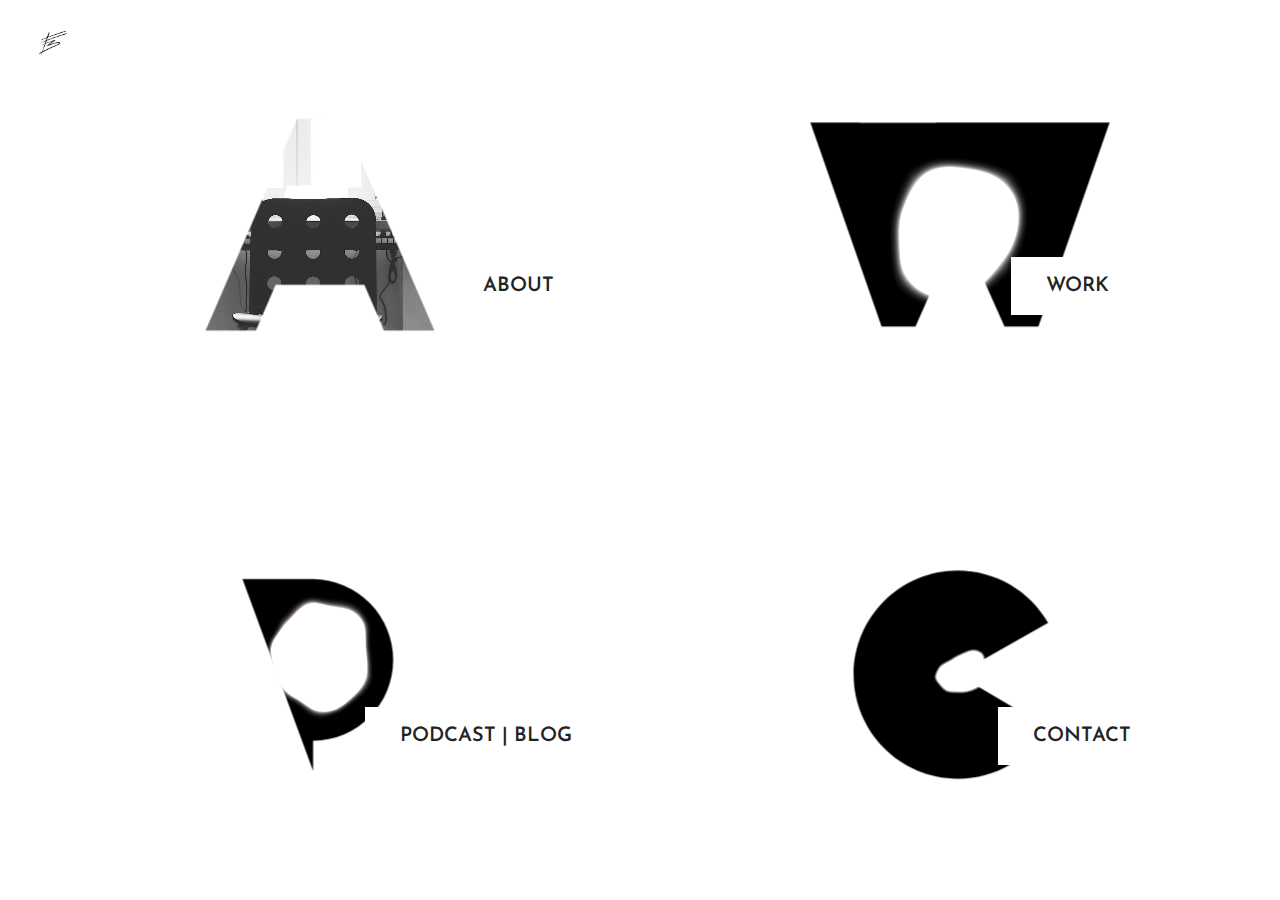
==== commit 887c7851: "fix" ====
--- a/index.html
+++ b/index.html
@@ -24,9 +24,6 @@
   <link href="https://fonts.googleapis.com/css2?family=Josefin+Sans:wght@100;200;300;400;500;600;700&display=swap" rel="stylesheet">
   <link rel="stylesheet" href="static/css/linea-styles.css" />
   <link rel="stylesheet" href="static/css/linea-arrows-styles.css" />
-  <link
-    href="https://fonts.googleapis.com/css?family=Montserrat:100,100i,200,200i,400,400i,400,400i,500,500i,600,600i,700,700i,800,800i,900,900i"
-    rel="stylesheet">
   <link href="https://fonts.googleapis.com/css?family=Lora:400,400i,700,700i" rel="stylesheet">
   <link href="stylesheet" href="css/style.css">
   <link rel="shortcut icon" href="images/Mie/Firma.png">
@@ -82,7 +79,7 @@
             </svg>
             <span>
               <h6
-                class="font-weight-500 text-extra-large alt-font text-extra-dark-gray bg-white parallax-title no-margin-bottom">
+                class="font-weight-600 text-extra-large alt-font text-extra-dark-gray bg-white parallax-title no-margin-bottom">
                 About</h6>
             </span>
           </a>
@@ -203,7 +200,7 @@
             </svg>
             <span>
               <h6
-                class="font-weight-500 text-extra-large alt-font text-extra-dark-gray bg-white parallax-title no-margin-bottom">
+                class="font-weight-600 text-extra-large alt-font text-extra-dark-gray bg-white parallax-title no-margin-bottom">
                 Work</h6>
             </span>
           </a>
@@ -529,7 +526,7 @@
 
             <span>
               <h6
-                class="font-weight-500 text-extra-large alt-font text-extra-dark-gray bg-white parallax-title no-margin-bottom">
+                class="font-weight-600 text-extra-large alt-font text-extra-dark-gray bg-white parallax-title no-margin-bottom">
                 Podcast | Blog</h6>
             </span>
           </a>
@@ -623,7 +620,7 @@
             </svg>
             <span>
               <h6
-                class="font-weight-500 text-extra-large alt-font text-extra-dark-gray bg-white parallax-title no-margin-bottom">
+                class="font-weight-600 text-extra-large alt-font text-extra-dark-gray bg-white parallax-title no-margin-bottom">
                 Contact</h6>
             </span>
           </a>
--- a/css/time-line.css
+++ b/css/time-line.css
@@ -38,7 +38,7 @@
   font-weight: bold;
   top: .65em;
   display: block;
-  font-weight: 700;
+  font-weight: 600;
   font-size: 1.5rem;
 }
 .timeline-item::after {
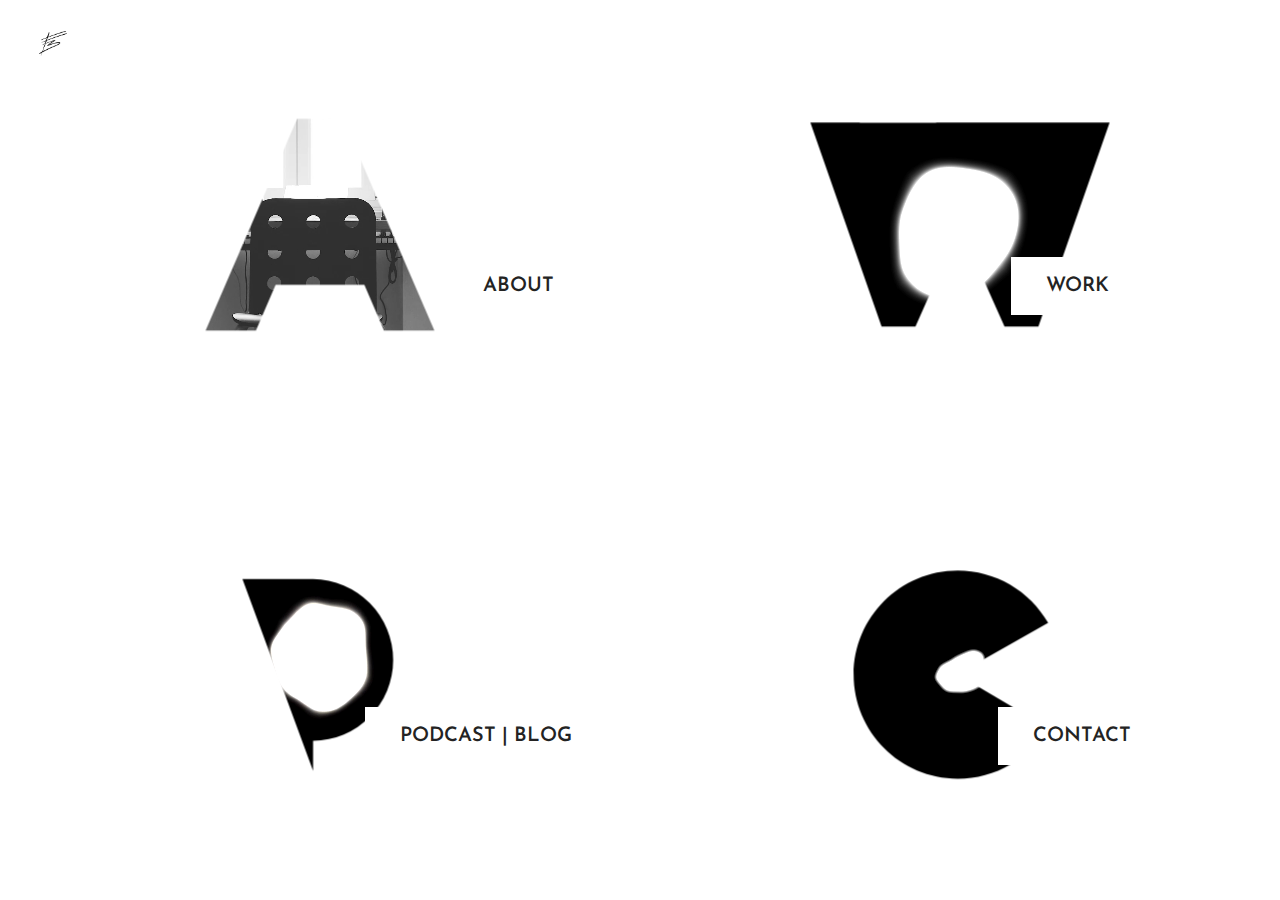
==== commit ff5ab845: "Update index.html" ====
--- a/index.html
+++ b/index.html
@@ -21,7 +21,8 @@
   <link rel="stylesheet" href="static/css/responsive.css">
   <link href="static/css/fontello.css" media="screen" rel="stylesheet" type="text/css" />
   <link href="static/css/font-awesome.css" media="screen" rel="stylesheet" type="text/css" />
-  <link href="https://fonts.googleapis.com/css2?family=Josefin+Sans:wght@100;200;300;400;500;600;700&display=swap" rel="stylesheet">
+  <link href="https://fonts.googleapis.com/css2?family=Josefin+Sans:wght@100;200;300;400;500;600;700&display=swap"
+    rel="stylesheet">
   <link rel="stylesheet" href="static/css/linea-styles.css" />
   <link rel="stylesheet" href="static/css/linea-arrows-styles.css" />
   <link href="https://fonts.googleapis.com/css?family=Lora:400,400i,700,700i" rel="stylesheet">
@@ -631,7 +632,7 @@
           <div
             class="large-8 columns font-weight-400 text-extra-large alt-font text-extra-dark-gray bg-white parallax-title no-margin-bottom">
             <h2>CONTACT</h2>
-            <p>I always want new and challenging ideas and projects.</p>
+            <p>I'm always looking for new and challenging ideas and projects.</p>
             <ul class="social-icons-center">
               <li><a href="https://www.instagram.com/_francesco__bruno_/?hl=it" target="_blank"><img
                     src='images/Mie/Icone/instagram.png' /></a></li>
@@ -655,7 +656,6 @@
       <i class="fa fa-close"></i>
     </a>
   </nav>
-
 
   <script src="bower_components/jquery/dist/jquery.js"></script>
   <script src="bower_components/foundation-sites/dist/js/foundation.js"></script>
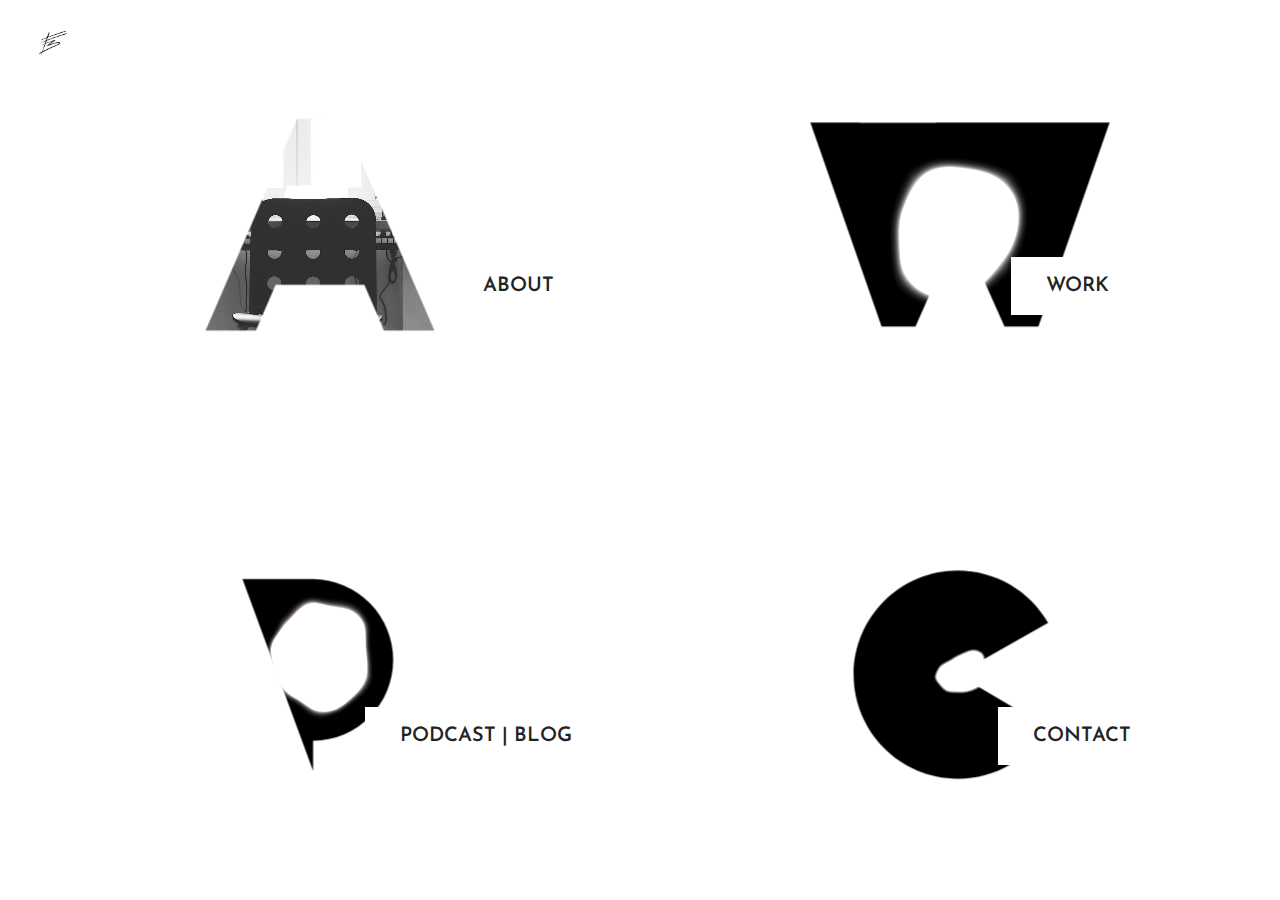
==== commit a73cd38a: "Update index.html" ====
--- a/index.html
+++ b/index.html
@@ -10,9 +10,9 @@
   <meta name="viewport" content="width=device-width,initial-scale=1.0,maximum-scale=1" />
   <meta name="Francesco Bruno" content="">
   <!-- description -->
-  <meta name="description" content="Francesco Bruno is an italian composer and musicologist.">
+  <meta name="description" content="Francesco Bruno is an creator and musicologist.">
   <!-- keywords -->
-  <meta name="keywords" content="composer, francesco, bruno, italian, contemporary music, music">
+  <meta name="keywords" content="composer, francesco, bruno, italian, contemporary music, music, design, video editing">
   <title>Francesco Bruno</title>
   <link rel="stylesheet" href="static/css/foundation.css">
   <link rel="stylesheet" href="static/css/slick.css">
